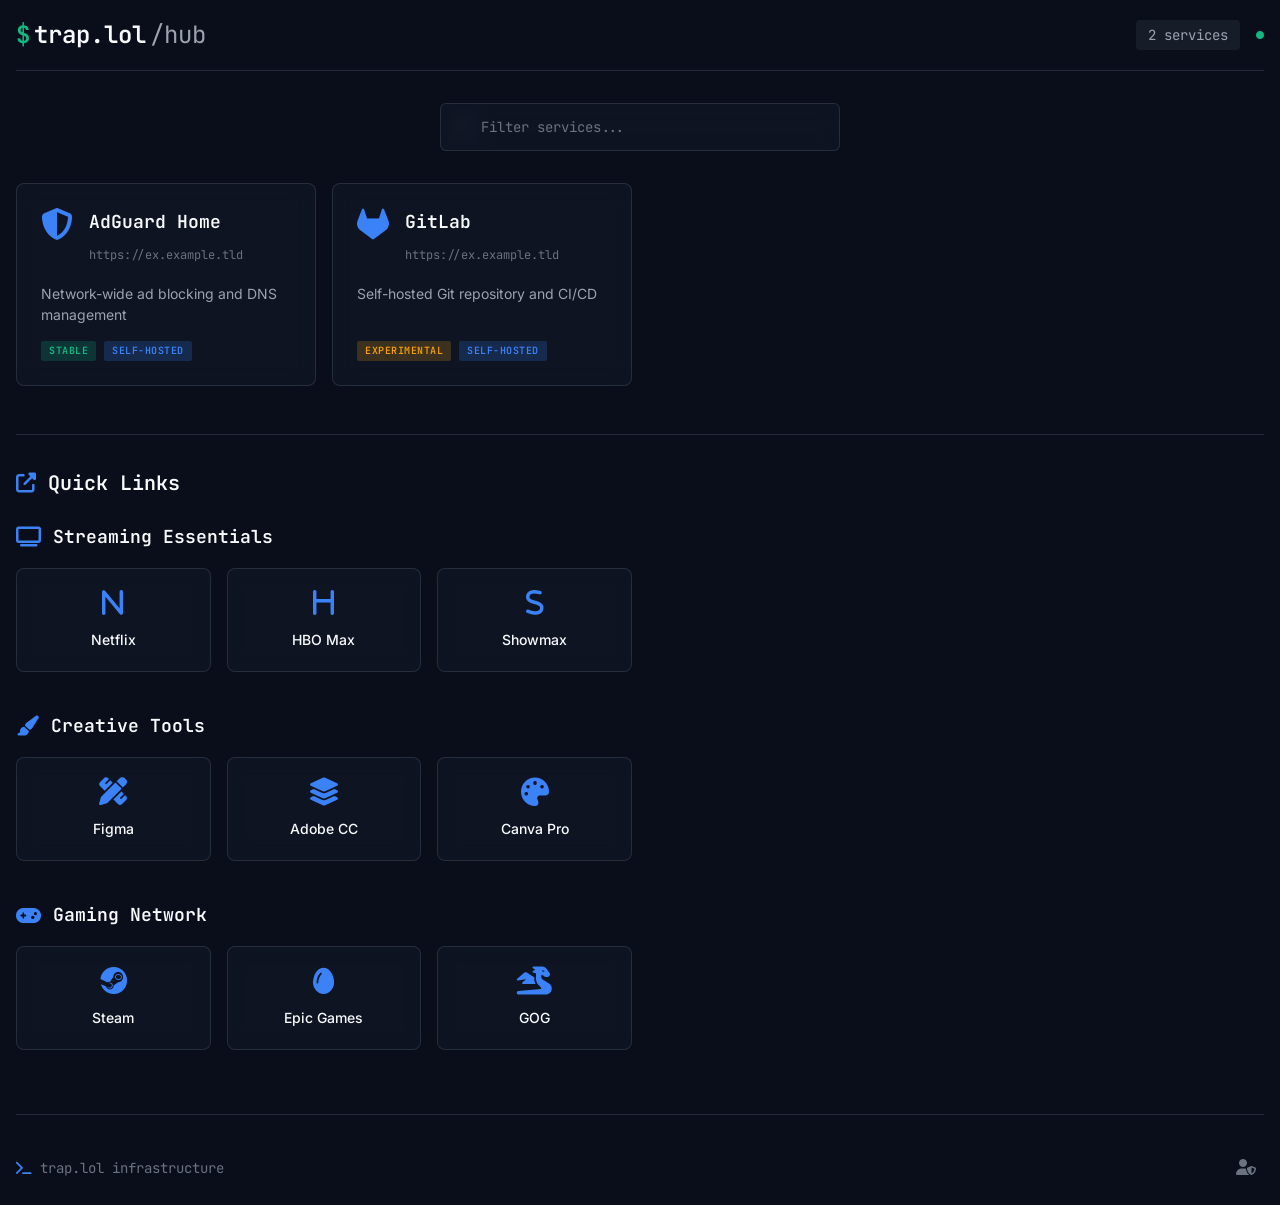
==== index.html @ b7af749d "Initial Commit for hub" ====
<!DOCTYPE html>
<html lang="en">
<head>
    <meta charset="UTF-8">
    <meta name="viewport" content="width=device-width, initial-scale=1.0, viewport-fit=cover">
    <meta name="description" content="trap.lol infrastructure hub - Terminal-chic gateway to self-hosted services">
    <meta name="theme-color" content="#0a0e1a">
    <title>trap.lol // hub</title>
    <link rel="stylesheet" href="glass/style/style.css">
    <link rel="stylesheet" href="https://cdnjs.cloudflare.com/ajax/libs/font-awesome/6.5.1/css/all.min.css">
    <link rel="preconnect" href="https://fonts.googleapis.com">
    <link rel="preconnect" href="https://fonts.gstatic.com" crossorigin>
    <link href="https://fonts.googleapis.com/css2?family=JetBrains+Mono:wght@400;600&family=Inter:wght@400;500;600&display=swap" rel="stylesheet">
</head>
<body>
    <div id="loader" class="loader-container">
        <div class="terminal-loader">
            <span class="loader-text">INITIALIZING</span>
            <span class="loader-dots">...</span>
        </div>
    </div>

    <div id="exit-overlay" class="exit-overlay">
        <div class="exit-content">
            <i class="fas fa-shield-halved"></i>
            <p>Exiting trap.lol Secure Perimeter...</p>
        </div>
    </div>

    <main id="app" class="container hidden">
        <header class="header">
            <div class="header-content">
                <h1 class="site-title">
                    <span class="title-prefix">$</span>
                    <span class="title-main">trap.lol</span>
                    <span class="title-suffix" id="view-indicator">/hub</span>
                </h1>
                <div class="header-meta">
                    <span id="service-count" class="meta-tag">0 services</span>
                    <span id="connection-status" class="status-indicator">
                        <i class="fas fa-circle"></i>
                    </span>
                </div>
            </div>
        </header>

        <div class="search-container">
            <div class="search-wrapper">
                <i class="fas fa-search search-icon"></i>
                <input 
                    type="text" 
                    id="search-input" 
                    class="search-input" 
                    placeholder="Filter services..."
                    autocomplete="off"
                    spellcheck="false"
                >
                <button id="clear-search" class="clear-search hidden">
                    <i class="fas fa-xmark"></i>
                </button>
            </div>
        </div>

        <section id="services-grid" class="services-grid">
            <!-- Dynamic services -->
        </section>

        <section id="links-section" class="links-section hidden">
            <h2 class="section-title">
                <i class="fas fa-external-link-alt"></i>
                Quick Links
            </h2>
            <div id="links-container" class="links-container">
                <!-- Dynamic links -->
            </div>
        </section>

        <section id="telemetry-dashboard" class="telemetry-dashboard hidden">
            <h2 class="section-title">
                <i class="fas fa-chart-line"></i>
                System Telemetry
            </h2>
            <div class="telemetry-grid">
                <div class="telemetry-slot" data-telemetry="cpu">
                    <span class="slot-label">CPU Usage</span>
                    <div class="slot-placeholder">Awaiting Integration</div>
                </div>
                <div class="telemetry-slot" data-telemetry="memory">
                    <span class="slot-label">Memory</span>
                    <div class="slot-placeholder">Awaiting Integration</div>
                </div>
                <div class="telemetry-slot" data-telemetry="network">
                    <span class="slot-label">Network I/O</span>
                    <div class="slot-placeholder">Awaiting Integration</div>
                </div>
                <div class="telemetry-slot" data-telemetry="uptime">
                    <span class="slot-label">Services Health</span>
                    <div class="slot-placeholder">Awaiting Integration</div>
                </div>
            </div>
        </section>

        <div id="error-state" class="error-state hidden">
            <i class="fas fa-triangle-exclamation"></i>
            <h2>System Offline</h2>
            <p>Unable to retrieve service configuration</p>
            <button id="retry-btn" class="retry-btn">
                <i class="fas fa-rotate-right"></i>
                Retry Connection
            </button>
        </div>

        <footer class="footer">
            <div class="footer-content">
                <span class="footer-text">
                    <i class="fas fa-terminal"></i>
                    trap.lol infrastructure
                </span>
                <a href="admin/" class="admin-link" title="Admin Dashboard">
                    <i class="fas fa-user-shield"></i>
                </a>
            </div>
        </footer>
    </main>

    <script src="glass/script/app.js"></script>
</body>
</html>
---- glass/style/style.css ----
:root {
    /* Base colors */
    --bg-primary: #0a0e1a;
    --bg-secondary: #111827;
    --bg-card: rgba(17, 24, 39, 0.7);
    --bg-hover: rgba(31, 41, 55, 0.8);
    --text-primary: #f9fafb;
    --text-secondary: #9ca3af;
    --text-dim: #6b7280;
    --accent-primary: #10b981;
    --accent-secondary: #3b82f6;
    --accent-warning: #f59e0b;
    --accent-danger: #ef4444;
    --border-color: rgba(75, 85, 99, 0.4);
    --border-active: rgba(16, 185, 129, 0.6);

    /* Styles */
    --glass-blur: 10px;
    --transition-base: 200ms cubic-bezier(0.4, 0, 0.2, 1);

    /* Fonts */
    --font-mono: 'JetBrains Mono', 'Courier New', monospace;
    --font-sans: 'Inter', -apple-system, BlinkMacSystemFont, sans-serif;
}

* {
    margin: 0;
    padding: 0;
    box-sizing: border-box;
}

body {
    font-family: var(--font-sans);
    background: var(--bg-primary);
    color: var(--text-primary);
    min-height: 100vh;
    line-height: 1.6;
    position: relative;
    -webkit-font-smoothing: antialiased;
}

.hidden {
    display: none !important;
}

.loader-container {
    position: fixed;
    inset: 0;
    display: flex;
    align-items: center;
    justify-content: center;
    background: var(--bg-primary);
    z-index: 9999;
}

.terminal-loader {
    font-family: var(--font-mono);
    font-size: 1.125rem;
    color: var(--accent-primary);
    display: flex;
    gap: 0.25rem;
}

.loader-dots {
    animation: pulse 1.5s infinite;
}

@keyframes pulse {
    0%, 100% { opacity: 0.3; }
    50% { opacity: 1; }
}

.exit-overlay {
    position: fixed;
    inset: 0;
    background: rgba(10, 14, 26, 0.95);
    backdrop-filter: blur(8px);
    display: flex;
    align-items: center;
    justify-content: center;
    z-index: 9998;
    opacity: 0;
    pointer-events: none;
    transition: opacity var(--transition-base);
}

.exit-overlay.active {
    opacity: 1;
    pointer-events: all;
}

.exit-content {
    text-align: center;
    animation: slideUp 400ms ease-out;
}

.exit-content i {
    font-size: 3rem;
    color: var(--accent-secondary);
    margin-bottom: 1rem;
}

.exit-content p {
    font-family: var(--font-mono);
    font-size: 1.125rem;
}

@keyframes slideUp {
    from {
        transform: translateY(20px);
        opacity: 0;
    }
    to {
        transform: translateY(0);
        opacity: 1;
    }
}

.container {
    max-width: 1400px;
    margin: 0 auto;
    padding: 1rem;
    animation: fadeIn 600ms ease-out;
}

@keyframes fadeIn {
    from { opacity: 0; }
    to { opacity: 1; }
}

.header {
    margin-bottom: 2rem;
    padding-bottom: 1rem;
    border-bottom: 1px solid var(--border-color);
}

.header-content {
    display: flex;
    align-items: center;
    justify-content: space-between;
    flex-wrap: wrap;
    gap: 1rem;
}

.site-title {
    font-family: var(--font-mono);
    font-size: 1.5rem;
    font-weight: 600;
    display: flex;
    align-items: center;
    gap: 0.25rem;
}

.title-prefix {
    color: var(--accent-primary);
}

.title-main {
    color: var(--text-primary);
}

.title-suffix {
    color: var(--text-secondary);
    font-weight: 400;
}

.header-meta {
    display: flex;
    align-items: center;
    gap: 1rem;
}

.meta-tag {
    font-family: var(--font-mono);
    font-size: 0.875rem;
    color: var(--text-secondary);
    padding: 0.25rem 0.75rem;
    background: rgba(75, 85, 99, 0.2);
    border-radius: 0.25rem;
}

.status-indicator {
    font-size: 0.5rem;
    color: var(--accent-primary);
    animation: pulse 2s infinite;
}

.search-container {
    margin-bottom: 2rem;
}

.search-wrapper {
    position: relative;
    max-width: 400px;
    margin: 0 auto;
}

.search-icon {
    position: absolute;
    left: 1rem;
    top: 50%;
    transform: translateY(-50%);
    color: var(--text-dim);
}

.search-input {
    width: 100%;
    padding: 0.875rem 2.5rem;
    background: var(--bg-card);
    border: 1px solid var(--border-color);
    border-radius: 0.375rem;
    color: var(--text-primary);
    font-family: var(--font-mono);
    font-size: 0.875rem;
    transition: all var(--transition-base);
    backdrop-filter: blur(var(--glass-blur));
}

.search-input:focus {
    outline: none;
    border-color: var(--border-active);
    background: rgba(17, 24, 39, 0.9);
}

.search-input::placeholder {
    color: var(--text-dim);
}

.clear-search {
    position: absolute;
    right: 1rem;
    top: 50%;
    transform: translateY(-50%);
    background: none;
    border: none;
    color: var(--text-dim);
    cursor: pointer;
    padding: 0.25rem;
    transition: color var(--transition-base);
}

.clear-search:hover {
    color: var(--text-primary);
}

.services-grid {
    display: grid;
    grid-template-columns: repeat(auto-fill, minmax(300px, 1fr));
    gap: 1rem;
    margin-bottom: 3rem;
}

.service-card {
    background: var(--bg-card);
    border: 1px solid var(--border-color);
    border-radius: 0.5rem;
    padding: 1.5rem;
    transition: all var(--transition-base);
    cursor: pointer;
    position: relative;
    overflow: hidden;
    backdrop-filter: blur(var(--glass-blur));
    display: flex;
    flex-direction: column;
}

.service-card:hover {
    border-color: var(--border-active);
    transform: translateY(-2px);
    background: var(--bg-hover);
}

.service-header {
    display: flex;
    align-items: flex-start;
    gap: 1rem;
    margin-bottom: 1rem;
}

.service-icon {
    font-size: 2rem;
    color: var(--accent-secondary);
    flex-shrink: 0;
}

.service-info {
    flex: 1;
    min-width: 0;
}

.service-name {
    font-family: var(--font-mono);
    font-size: 1.125rem;
    font-weight: 600;
    color: var(--text-primary);
    margin-bottom: 0.25rem;
    overflow: hidden;
    text-overflow: ellipsis;
    white-space: nowrap;
}

.service-url {
    font-size: 0.75rem;
    color: var(--text-dim);
    font-family: var(--font-mono);
    overflow: hidden;
    text-overflow: ellipsis;
    white-space: nowrap;
}

.service-description {
    font-size: 0.875rem;
    color: var(--text-secondary);
    line-height: 1.5;
    margin-bottom: 1rem;
    flex: 1;
}

.service-tags {
    display: flex;
    gap: 0.5rem;
    flex-wrap: wrap;
}

.tag {
    font-family: var(--font-mono);
    font-size: 0.625rem;
    text-transform: uppercase;
    padding: 0.125rem 0.5rem;
    border-radius: 0.125rem;
    font-weight: 600;
    letter-spacing: 0.05em;
}

.tag-stable {
    background: rgba(16, 185, 129, 0.2);
    color: var(--accent-primary);
}

.tag-experimental {
    background: rgba(245, 158, 11, 0.2);
    color: var(--accent-warning);
}

.tag-development {
    background: rgba(239, 68, 68, 0.2);
    color: var(--accent-danger);
}

.tag-self-hosted {
    background: rgba(59, 130, 246, 0.2);
    color: var(--accent-secondary);
}

.tag-external {
    background: rgba(156, 163, 175, 0.2);
    color: var(--text-secondary);
}

.links-section {
    margin-top: 3rem;
    padding-top: 2rem;
    border-top: 1px solid var(--border-color);
}

.section-title {
    display: flex;
    align-items: center;
    gap: 0.75rem;
    font-family: var(--font-mono);
    font-size: 1.25rem;
    font-weight: 600;
    color: var(--text-primary);
    margin-bottom: 1.5rem;
}

.section-title i {
    color: var(--accent-secondary);
}

.link-category {
    margin-bottom: 2.5rem;
}

.category-header {
    display: flex;
    align-items: center;
    gap: 0.75rem;
    margin-bottom: 1rem;
}

.category-header i {
    font-size: 1.25rem;
    color: var(--accent-secondary);
}

.category-header h3 {
    font-family: var(--font-mono);
    font-size: 1.125rem;
    font-weight: 600;
    color: var(--text-primary);
}

.link-grid {
    display: grid;
    grid-template-columns: repeat(auto-fill, minmax(180px, 1fr));
    gap: 1rem;
}

.link-card {
    display: flex;
    flex-direction: column;
    align-items: center;
    justify-content: center;
    padding: 1.25rem;
    background: var(--bg-card);
    border: 1px solid var(--border-color);
    border-radius: 0.5rem;
    text-decoration: none;
    transition: all var(--transition-base);
    backdrop-filter: blur(var(--glass-blur));
    text-align: center;
}

.link-card:hover {
    border-color: var(--border-active);
    transform: translateY(-2px);
    background: var(--bg-hover);
}

.link-card i {
    font-size: 1.75rem;
    margin-bottom: 0.75rem;
    color: var(--accent-secondary);
}

.link-card span {
    font-size: 0.875rem;
    color: var(--text-primary);
    font-weight: 500;
}

.footer {
    margin-top: 4rem;
    padding-top: 2rem;
    border-top: 1px solid var(--border-color);
}

.footer-content {
    display: flex;
    justify-content: space-between;
    align-items: center;
    flex-wrap: wrap;
    gap: 1rem;
}

.footer-text {
    font-family: var(--font-mono);
    font-size: 0.875rem;
    color: var(--text-dim);
    display: flex;
    align-items: center;
    gap: 0.5rem;
}

.footer-text i {
    color: var(--accent-secondary);
}

.admin-link {
    color: var(--text-dim);
    transition: color var(--transition-base);
    padding: 0.5rem;
}

.admin-link:hover {
    color: var(--accent-secondary);
}

.error-state {
    text-align: center;
    padding: 4rem 1rem;
}

.error-state i {
    font-size: 3rem;
    color: var(--accent-danger);
    margin-bottom: 1rem;
}

.error-state h2 {
    font-family: var(--font-mono);
    font-size: 1.5rem;
    margin-bottom: 0.5rem;
}

.error-state p {
    color: var(--text-secondary);
    margin-bottom: 2rem;
}

.retry-btn {
    background: var(--bg-card);
    border: 1px solid var(--border-color);
    color: var(--text-primary);
    padding: 0.75rem 1.5rem;
    border-radius: 0.375rem;
    font-family: var(--font-mono);
    font-size: 0.875rem;
    cursor: pointer;
    transition: all var(--transition-base);
    display: inline-flex;
    align-items: center;
    gap: 0.5rem;
}

.retry-btn:hover {
    border-color: var(--border-active);
    background: var(--bg-hover);
}

.telemetry-dashboard {
    margin-top: 3rem;
    padding-top: 2rem;
    border-top: 1px solid var(--border-color);
}

.telemetry-grid {
    display: grid;
    grid-template-columns: repeat(auto-fit, minmax(250px, 1fr));
    gap: 1rem;
}

.telemetry-slot {
    background: var(--bg-card);
    border: 1px solid var(--border-color);
    border-radius: 0.5rem;
    padding: 1.5rem;
    backdrop-filter: blur(var(--glass-blur));
}

.slot-label {
    display: block;
    font-family: var(--font-mono);
    font-size: 0.75rem;
    color: var(--text-secondary);
    text-transform: uppercase;
    letter-spacing: 0.05em;
    margin-bottom: 1rem;
}

.slot-placeholder {
    display: flex;
    align-items: center;
    justify-content: center;
    min-height: 80px;
    background: rgba(75, 85, 99, 0.1);
    border: 1px dashed var(--border-color);
    border-radius: 0.25rem;
    font-size: 0.75rem;
    color: var(--text-dim);
    font-family: var(--font-mono);
}

@media (max-width: 768px) {
    .services-grid {
        grid-template-columns: 1fr;
        gap: 0.75rem;
    }

    .service-card {
        padding: 1.25rem;
    }

    .link-grid {
        grid-template-columns: repeat(auto-fill, minmax(140px, 1fr));
    }

    .link-card {
        padding: 1rem;
    }

    .link-card i {
        font-size: 1.5rem;
    }

    .search-input {
        font-size: 16px;
    }
}
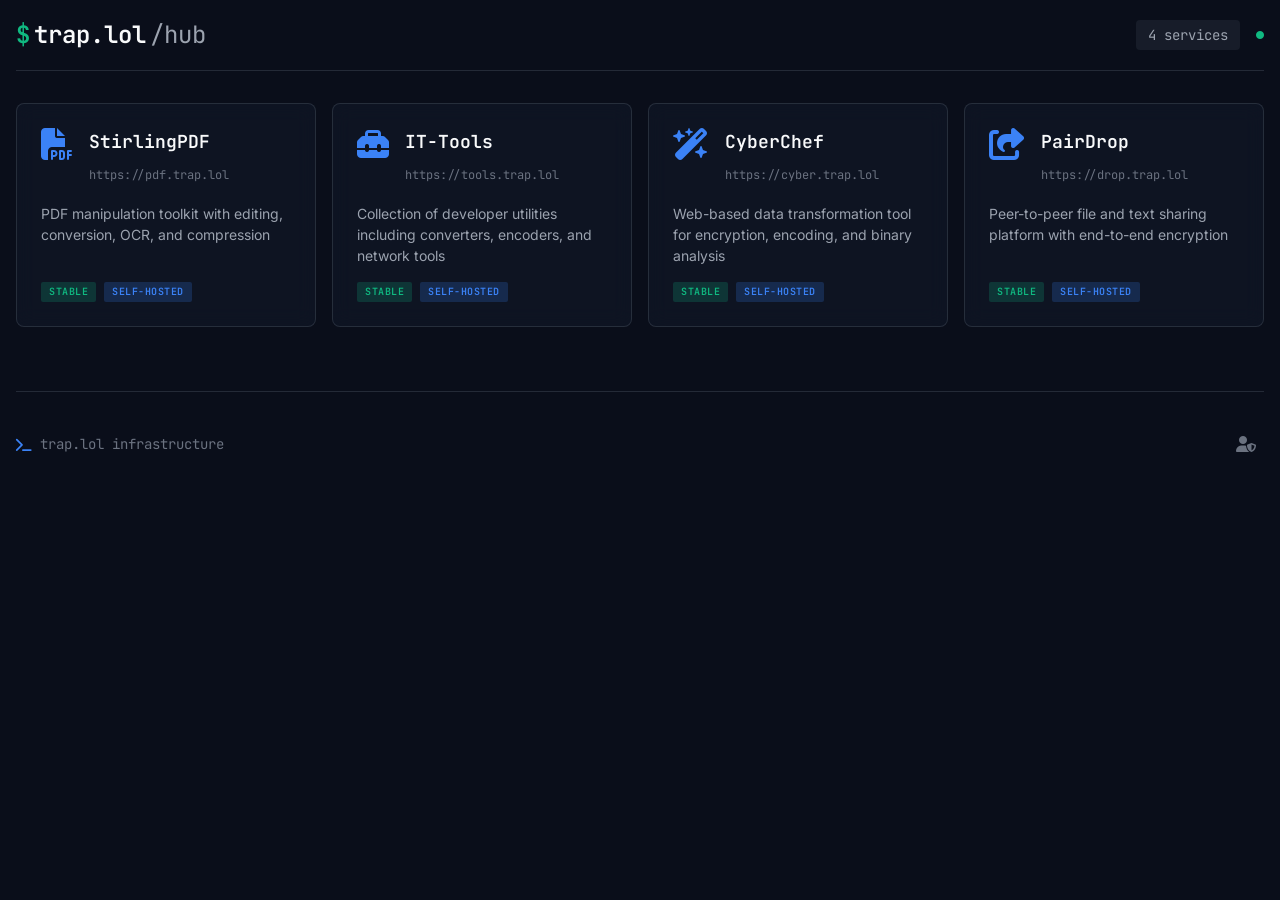
==== commit 491810fb: "Remove Redundancy" ====
--- a/index.html
+++ b/index.html
@@ -44,7 +44,7 @@
             </div>
         </header>
 
-        <div class="search-container">
+        <!-- <div class="search-container">
             <div class="search-wrapper">
                 <i class="fas fa-search search-icon"></i>
                 <input 
@@ -59,21 +59,21 @@
                     <i class="fas fa-xmark"></i>
                 </button>
             </div>
-        </div>
+        </div> -->
 
         <section id="services-grid" class="services-grid">
             <!-- Dynamic services -->
         </section>
 
-        <section id="links-section" class="links-section hidden">
+        <!-- <section id="links-section" class="links-section hidden">
             <h2 class="section-title">
                 <i class="fas fa-external-link-alt"></i>
                 Quick Links
             </h2>
-            <div id="links-container" class="links-container">
+            <div id="links-container" class="links-container"> -->
                 <!-- Dynamic links -->
-            </div>
-        </section>
+            <!-- </div>
+        </section> -->
 
         <section id="telemetry-dashboard" class="telemetry-dashboard hidden">
             <h2 class="section-title">
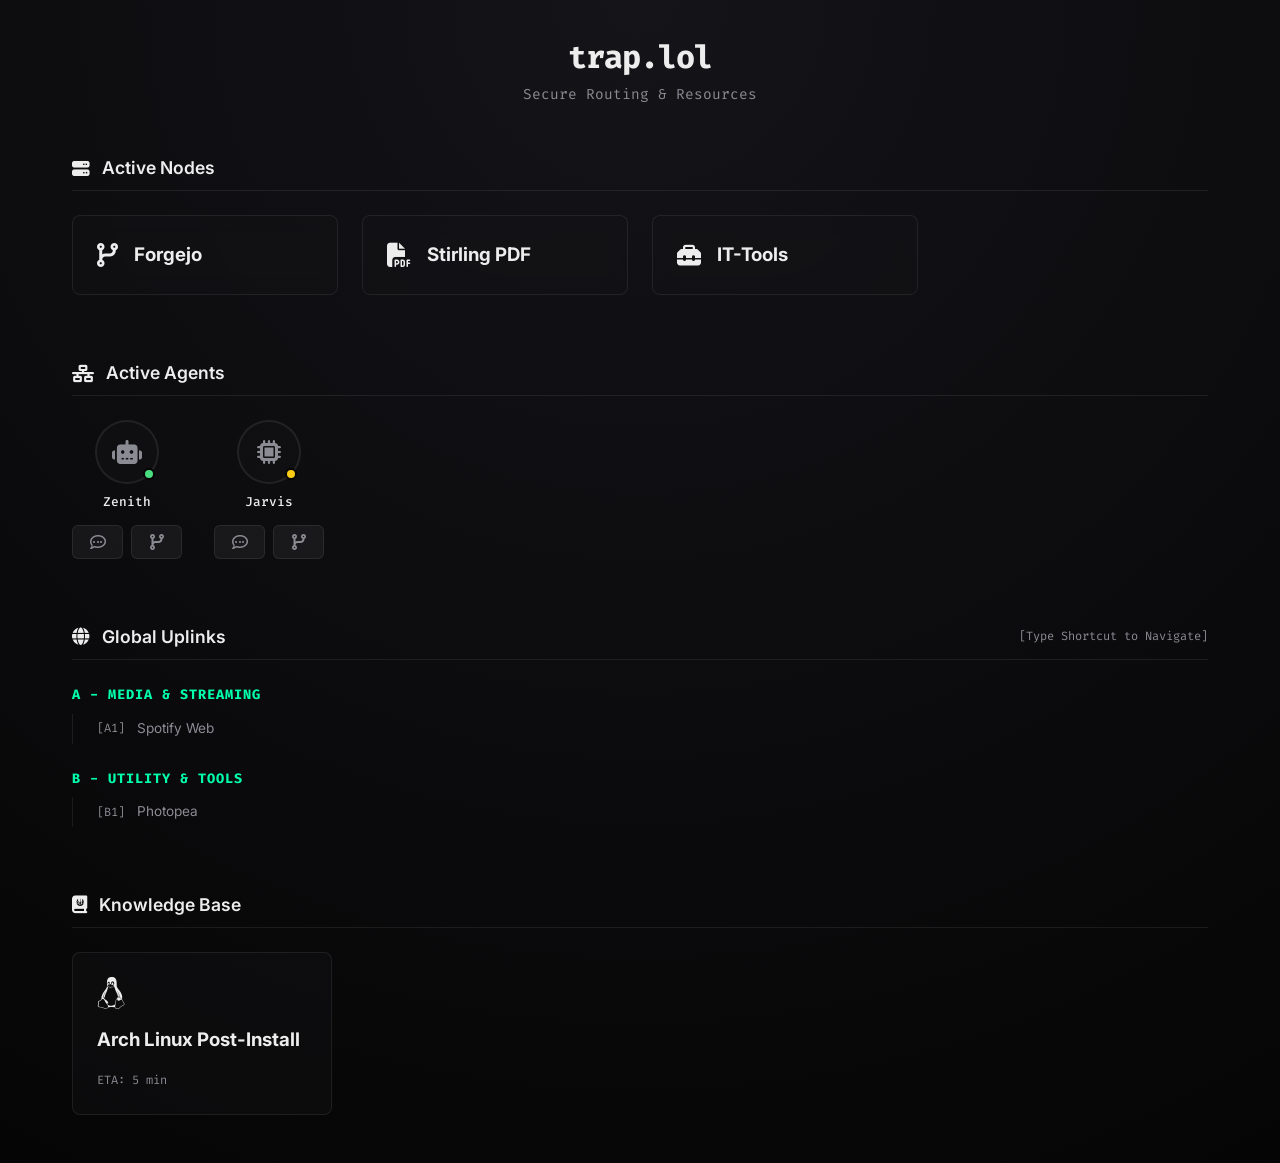
==== commit 4a1c4d58: "Update Hub" ====
--- a/index.html
+++ b/index.html
@@ -2,125 +2,44 @@
 <html lang="en">
 <head>
     <meta charset="UTF-8">
-    <meta name="viewport" content="width=device-width, initial-scale=1.0, viewport-fit=cover">
-    <meta name="description" content="trap.lol infrastructure hub - Terminal-chic gateway to self-hosted services">
-    <meta name="theme-color" content="#0a0e1a">
-    <title>trap.lol // hub</title>
+    <meta name="viewport" content="width=device-width, initial-scale=1.0">
+    <title>trap.lol // uplink</title>
     <link rel="stylesheet" href="glass/style/style.css">
-    <link rel="stylesheet" href="https://cdnjs.cloudflare.com/ajax/libs/font-awesome/6.5.1/css/all.min.css">
+    <link rel="stylesheet" href="https://cdnjs.cloudflare.com/ajax/libs/font-awesome/6.4.0/css/all.min.css">
     <link rel="preconnect" href="https://fonts.googleapis.com">
     <link rel="preconnect" href="https://fonts.gstatic.com" crossorigin>
-    <link href="https://fonts.googleapis.com/css2?family=JetBrains+Mono:wght@400;600&family=Inter:wght@400;500;600&display=swap" rel="stylesheet">
+    <link href="https://fonts.googleapis.com/css2?family=Fira+Code:wght@400;600&family=Inter:wght@400;500;700&display=swap" rel="stylesheet">
 </head>
 <body>
-    <div id="loader" class="loader-container">
-        <div class="terminal-loader">
-            <span class="loader-text">INITIALIZING</span>
-            <span class="loader-dots">...</span>
-        </div>
+    <div id="cmd-overlay" class="cmd-overlay hidden">
+        <span id="cmd-text"></span><span class="cursor">_</span>
     </div>
 
-    <div id="exit-overlay" class="exit-overlay">
-        <div class="exit-content">
-            <i class="fas fa-shield-halved"></i>
-            <p>Exiting trap.lol Secure Perimeter...</p>
-        </div>
-    </div>
+    <header>
+        <h1>trap.lol</h1>
+        <p class="subtitle">Secure Routing & Resources</p>
+    </header>
 
-    <main id="app" class="container hidden">
-        <header class="header">
-            <div class="header-content">
-                <h1 class="site-title">
-                    <span class="title-prefix">$</span>
-                    <span class="title-main">trap.lol</span>
-                    <span class="title-suffix" id="view-indicator">/hub</span>
-                </h1>
-                <div class="header-meta">
-                    <span id="service-count" class="meta-tag">0 services</span>
-                    <span id="connection-status" class="status-indicator">
-                        <i class="fas fa-circle"></i>
-                    </span>
-                </div>
-            </div>
-        </header>
-
-        <!-- <div class="search-container">
-            <div class="search-wrapper">
-                <i class="fas fa-search search-icon"></i>
-                <input 
-                    type="text" 
-                    id="search-input" 
-                    class="search-input" 
-                    placeholder="Filter services..."
-                    autocomplete="off"
-                    spellcheck="false"
-                >
-                <button id="clear-search" class="clear-search hidden">
-                    <i class="fas fa-xmark"></i>
-                </button>
-            </div>
-        </div> -->
-
-        <section id="services-grid" class="services-grid">
-            <!-- Dynamic services -->
+    <main>
+        <section id="hosting-section">
+            <h2 class="section-title"><i class="fa-solid fa-server"></i> Active Nodes</h2>
+            <div id="hosting-grid" class="grid-primary"></div>
         </section>
 
-        <!-- <section id="links-section" class="links-section hidden">
-            <h2 class="section-title">
-                <i class="fas fa-external-link-alt"></i>
-                Quick Links
-            </h2>
-            <div id="links-container" class="links-container"> -->
-                <!-- Dynamic links -->
-            <!-- </div>
-        </section> -->
-
-        <section id="telemetry-dashboard" class="telemetry-dashboard hidden">
-            <h2 class="section-title">
-                <i class="fas fa-chart-line"></i>
-                System Telemetry
-            </h2>
-            <div class="telemetry-grid">
-                <div class="telemetry-slot" data-telemetry="cpu">
-                    <span class="slot-label">CPU Usage</span>
-                    <div class="slot-placeholder">Awaiting Integration</div>
-                </div>
-                <div class="telemetry-slot" data-telemetry="memory">
-                    <span class="slot-label">Memory</span>
-                    <div class="slot-placeholder">Awaiting Integration</div>
-                </div>
-                <div class="telemetry-slot" data-telemetry="network">
-                    <span class="slot-label">Network I/O</span>
-                    <div class="slot-placeholder">Awaiting Integration</div>
-                </div>
-                <div class="telemetry-slot" data-telemetry="uptime">
-                    <span class="slot-label">Services Health</span>
-                    <div class="slot-placeholder">Awaiting Integration</div>
-                </div>
-            </div>
+        <section id="bots-section">
+            <h2 class="section-title"><i class="fa-solid fa-network-wired"></i> Active Agents</h2>
+            <div id="bots-container" class="bots-grid"></div>
         </section>
 
-        <div id="error-state" class="error-state hidden">
-            <i class="fas fa-triangle-exclamation"></i>
-            <h2>System Offline</h2>
-            <p>Unable to retrieve service configuration</p>
-            <button id="retry-btn" class="retry-btn">
-                <i class="fas fa-rotate-right"></i>
-                Retry Connection
-            </button>
-        </div>
+        <section id="extlinks-section">
+            <h2 class="section-title"><i class="fa-solid fa-globe"></i> Global Uplinks <span class="hint">[Type Shortcut to Navigate]</span></h2>
+            <div id="extlinks-container" class="ext-container"></div>
+        </section>
 
-        <footer class="footer">
-            <div class="footer-content">
-                <span class="footer-text">
-                    <i class="fas fa-terminal"></i>
-                    trap.lol infrastructure
-                </span>
-                <a href="admin/" class="admin-link" title="Admin Dashboard">
-                    <i class="fas fa-user-shield"></i>
-                </a>
-            </div>
-        </footer>
+        <section id="guides-section">
+            <h2 class="section-title"><i class="fa-solid fa-book-journal-whills"></i> Knowledge Base</h2>
+            <div id="guides-carousel" class="carousel"></div>
+        </section>
     </main>
 
     <script src="glass/script/app.js"></script>
--- a/glass/style/style.css
+++ b/glass/style/style.css
@@ -1,590 +1,454 @@
 :root {
-    /* Base colors */
-    --bg-primary: #0a0e1a;
-    --bg-secondary: #111827;
-    --bg-card: rgba(17, 24, 39, 0.7);
-    --bg-hover: rgba(31, 41, 55, 0.8);
-    --text-primary: #f9fafb;
-    --text-secondary: #9ca3af;
-    --text-dim: #6b7280;
-    --accent-primary: #10b981;
-    --accent-secondary: #3b82f6;
-    --accent-warning: #f59e0b;
-    --accent-danger: #ef4444;
-    --border-color: rgba(75, 85, 99, 0.4);
-    --border-active: rgba(16, 185, 129, 0.6);
-
-    /* Styles */
-    --glass-blur: 10px;
-    --transition-base: 200ms cubic-bezier(0.4, 0, 0.2, 1);
-
-    /* Fonts */
-    --font-mono: 'JetBrains Mono', 'Courier New', monospace;
-    --font-sans: 'Inter', -apple-system, BlinkMacSystemFont, sans-serif;
+  --bg-base: #050505;
+  --glass-bg: rgba(20, 20, 24, 0.4);
+  --glass-border: rgba(255, 255, 255, 0.08);
+  --accent-glow: rgba(0, 255, 170, 0.15);
+  --text-main: #ededed;
+  --text-muted: #8b8b93;
+  --accent: #00ffaa;
+  --font-mono: "Fira Code", monospace;
+  --font-sans: "Inter", sans-serif;
+  --transition: 0.2s ease;
 }
 
 * {
-    margin: 0;
-    padding: 0;
-    box-sizing: border-box;
+  margin: 0;
+  padding: 0;
+  box-sizing: border-box;
 }
 
 body {
-    font-family: var(--font-sans);
-    background: var(--bg-primary);
-    color: var(--text-primary);
-    min-height: 100vh;
-    line-height: 1.6;
+  background-color: var(--bg-base);
+  color: var(--text-main);
+  font-family: var(--font-sans);
+  line-height: 1.6;
+  padding: 2rem;
+  max-width: 1200px;
+  margin: 0 auto;
+  background-image: radial-gradient(
+    circle at 50% 0%,
+    rgba(20, 20, 25, 1) 0%,
+    rgba(5, 5, 5, 1) 100%
+  );
+  min-height: 100vh;
+}
+
+header {
+  margin-bottom: 3rem;
+  text-align: center;
+}
+h1 {
+  font-family: var(--font-mono);
+  font-size: 2rem;
+  letter-spacing: -1px;
+}
+.subtitle {
+  color: var(--text-muted);
+  font-size: 0.9rem;
+  font-family: var(--font-mono);
+}
+
+.section-title {
+  font-size: 1.1rem;
+  font-weight: 600;
+  margin-bottom: 1.5rem;
+  display: flex;
+  align-items: center;
+  gap: 0.75rem;
+  border-bottom: 1px solid var(--glass-border);
+  padding-bottom: 0.5rem;
+}
+.hint {
+  font-size: 0.75rem;
+  color: var(--text-muted);
+  font-family: var(--font-mono);
+  font-weight: 400;
+  margin-left: auto;
+}
+
+/* Grid for Self-Hosted (Premium Cards) */
+.grid-primary {
+  display: grid;
+  grid-template-columns: repeat(auto-fill, minmax(250px, 1fr));
+  gap: 1.5rem;
+  margin-bottom: 4rem;
+}
+
+.card-primary {
+  background: var(--glass-bg);
+  backdrop-filter: blur(10px);
+  border: 1px solid var(--glass-border);
+  border-radius: 8px;
+  padding: 1.5rem;
+  text-decoration: none;
+  color: inherit;
+  display: flex;
+  align-items: center;
+  gap: 1rem;
+  transition: var(--transition);
+  position: relative;
+  overflow: hidden;
+}
+
+.card-primary::before {
+  content: "";
+  position: absolute;
+  top: 0;
+  left: 0;
+  width: 2px;
+  height: 100%;
+  background: var(--accent);
+  opacity: 0;
+  transition: var(--transition);
+}
+
+.card-primary:hover {
+  background: rgba(30, 30, 35, 0.6);
+  transform: translateY(-2px);
+  box-shadow: 0 10px 30px var(--accent-glow);
+}
+.card-primary:hover::before {
+  opacity: 1;
+}
+.card-primary i {
+  font-size: 1.5rem;
+  color: var(--text-main);
+  transition: var(--transition);
+}
+.card-primary:hover i {
+  color: var(--accent);
+}
+
+/* External Links (Compact Directory Listing) */
+.ext-container {
+  display: flex;
+  flex-direction: column;
+  gap: 1.5rem; /* Tighter gap between categories */
+  margin-bottom: 4rem;
+}
+
+.ext-category h3 {
+  font-size: 0.85rem;
+  color: var(--accent);
+  margin-bottom: 0.5rem;
+  font-family: var(--font-mono);
+  text-transform: uppercase;
+  letter-spacing: 1px;
+}
+
+/* Dense multi-column grid */
+.ext-list {
+  display: grid;
+  grid-template-columns: repeat(auto-fill, minmax(200px, 1fr));
+  column-gap: 2rem;
+  row-gap: 0.2rem;
+  border-left: 1px solid var(--glass-border);
+  padding-left: 1rem;
+}
+
+.item-ext {
+    display: flex;
+    align-items: center;
+    padding: 0.25rem 0.5rem;
+    border-radius: 4px;
+    text-decoration: none; 
+    color: var(--text-main);
+    transition: var(--transition);
     position: relative;
-    -webkit-font-smoothing: antialiased;
-}
-
-.hidden {
-    display: none !important;
-}
-
-.loader-container {
-    position: fixed;
-    inset: 0;
-    display: flex;
-    align-items: center;
-    justify-content: center;
-    background: var(--bg-primary);
-    z-index: 9999;
-}
-
-.terminal-loader {
-    font-family: var(--font-mono);
-    font-size: 1.125rem;
-    color: var(--accent-primary);
-    display: flex;
-    gap: 0.25rem;
-}
-
-.loader-dots {
-    animation: pulse 1.5s infinite;
-}
-
-@keyframes pulse {
-    0%, 100% { opacity: 0.3; }
-    50% { opacity: 1; }
-}
-
-.exit-overlay {
-    position: fixed;
-    inset: 0;
-    background: rgba(10, 14, 26, 0.95);
-    backdrop-filter: blur(8px);
-    display: flex;
-    align-items: center;
-    justify-content: center;
-    z-index: 9998;
+}
+
+.item-ext:hover { 
+    background: rgba(255, 255, 255, 0.03); 
+}
+
+.ext-shortcut {
+  font-family: var(--font-mono);
+  font-size: 0.75rem;
+  color: var(--text-muted);
+  min-width: 2.5rem; /* Keeps all names perfectly aligned */
+  transition: var(--transition);
+}
+
+.item-ext:hover .ext-shortcut {
+  color: var(--accent);
+}
+
+.ext-name {
+  font-size: 0.85rem;
+  color: var(--text-muted);
+  white-space: nowrap;
+  overflow: hidden;
+  text-overflow: ellipsis;
+  transition: var(--transition);
+}
+
+.item-ext:hover .ext-name {
+  color: var(--text-main);
+}
+
+/* Compact Tooltip */
+.tooltip-data {
+    position: absolute; 
+    top: -5px; 
+    left: 40px; 
+    transform: translateY(-100%);
+    background: #0a0a0c; 
+    border: 1px solid var(--glass-border); 
+    padding: 0.5rem 0.75rem;
+    border-radius: 4px; 
+    font-size: 0.75rem; 
+    width: max-content;
+    max-width: 250px;
+    opacity: 0; 
+    pointer-events: none; 
+    transition: var(--transition); 
+    z-index: 10;
+    box-shadow: 0 4px 12px rgba(0,0,0,0.5);
+    color: var(--text-muted); 
+    cursor: default;
+}
+
+.item-ext:hover .tooltip-data {
+  opacity: 1;
+  transform: translateY(-110%);
+}
+
+.trust-badge {
+  display: block;
+  font-family: var(--font-mono);
+  font-size: 0.65rem;
+  margin-bottom: 4px;
+}
+.trust-High {
+  color: #4ade80;
+}
+.trust-Med {
+  color: #facc15;
+}
+
+/* Carousel (Guides) */
+.carousel {
+  display: flex;
+  gap: 1rem;
+  overflow-x: auto;
+  padding-bottom: 1rem;
+  scroll-snap-type: x mandatory;
+}
+.carousel::-webkit-scrollbar {
+  height: 6px;
+}
+.carousel::-webkit-scrollbar-track {
+  background: var(--glass-bg);
+  border-radius: 3px;
+}
+.carousel::-webkit-scrollbar-thumb {
+  background: var(--glass-border);
+  border-radius: 3px;
+}
+
+.card-guide {
+  min-width: 260px;
+  scroll-snap-align: start;
+  background: var(--glass-bg);
+  border: 1px solid var(--glass-border);
+  border-radius: 8px;
+  padding: 1.5rem;
+  text-decoration: none;
+  color: inherit;
+  transition: var(--transition);
+  display: flex;
+  flex-direction: column;
+  gap: 1rem;
+}
+.card-guide:hover {
+  border-color: var(--accent);
+}
+.guide-meta {
+  font-size: 0.75rem;
+  color: var(--text-muted);
+  font-family: var(--font-mono);
+  margin-top: auto;
+}
+
+/* Keystroke Overlay */
+.cmd-overlay {
+  position: fixed;
+  bottom: 2rem;
+  right: 2rem;
+  background: rgba(0, 0, 0, 0.8);
+  border: 1px solid var(--accent);
+  padding: 1rem 1.5rem;
+  border-radius: 8px;
+  font-family: var(--font-mono);
+  font-size: 1.5rem;
+  color: var(--accent);
+  z-index: 9999;
+  transition: opacity 0.3s;
+}
+.cmd-overlay.hidden {
+  opacity: 0;
+  pointer-events: none;
+}
+.cursor {
+  animation: blink 1s step-end infinite;
+}
+@keyframes blink {
+  50% {
     opacity: 0;
-    pointer-events: none;
-    transition: opacity var(--transition-base);
-}
-
-.exit-overlay.active {
-    opacity: 1;
-    pointer-events: all;
-}
-
-.exit-content {
-    text-align: center;
-    animation: slideUp 400ms ease-out;
-}
-
-.exit-content i {
-    font-size: 3rem;
-    color: var(--accent-secondary);
-    margin-bottom: 1rem;
-}
-
-.exit-content p {
-    font-family: var(--font-mono);
-    font-size: 1.125rem;
-}
-
-@keyframes slideUp {
-    from {
-        transform: translateY(20px);
-        opacity: 0;
-    }
-    to {
-        transform: translateY(0);
-        opacity: 1;
-    }
-}
-
-.container {
-    max-width: 1400px;
-    margin: 0 auto;
+  }
+}
+
+@media (max-width: 768px) {
+  body {
     padding: 1rem;
-    animation: fadeIn 600ms ease-out;
-}
-
-@keyframes fadeIn {
-    from { opacity: 0; }
-    to { opacity: 1; }
-}
-
-.header {
-    margin-bottom: 2rem;
-    padding-bottom: 1rem;
-    border-bottom: 1px solid var(--border-color);
-}
-
-.header-content {
-    display: flex;
-    align-items: center;
-    justify-content: space-between;
+  }
+  .hint {
+    display: none;
+  }
+}
+
+/* Active Agents (Circle Profiles) */
+.bots-grid {
+    display: flex;
+    gap: 2rem;
     flex-wrap: wrap;
-    gap: 1rem;
-}
-
-.site-title {
-    font-family: var(--font-mono);
-    font-size: 1.5rem;
-    font-weight: 600;
-    display: flex;
-    align-items: center;
-    gap: 0.25rem;
-}
-
-.title-prefix {
-    color: var(--accent-primary);
-}
-
-.title-main {
-    color: var(--text-primary);
-}
-
-.title-suffix {
-    color: var(--text-secondary);
-    font-weight: 400;
-}
-
-.header-meta {
-    display: flex;
-    align-items: center;
-    gap: 1rem;
-}
-
-.meta-tag {
-    font-family: var(--font-mono);
-    font-size: 0.875rem;
-    color: var(--text-secondary);
-    padding: 0.25rem 0.75rem;
-    background: rgba(75, 85, 99, 0.2);
-    border-radius: 0.25rem;
-}
-
-.status-indicator {
-    font-size: 0.5rem;
-    color: var(--accent-primary);
-    animation: pulse 2s infinite;
-}
-
-.search-container {
-    margin-bottom: 2rem;
-}
-
-.search-wrapper {
-    position: relative;
-    max-width: 400px;
-    margin: 0 auto;
-}
-
-.search-icon {
-    position: absolute;
-    left: 1rem;
-    top: 50%;
-    transform: translateY(-50%);
-    color: var(--text-dim);
-}
-
-.search-input {
-    width: 100%;
-    padding: 0.875rem 2.5rem;
-    background: var(--bg-card);
-    border: 1px solid var(--border-color);
-    border-radius: 0.375rem;
-    color: var(--text-primary);
-    font-family: var(--font-mono);
-    font-size: 0.875rem;
-    transition: all var(--transition-base);
-    backdrop-filter: blur(var(--glass-blur));
-}
-
-.search-input:focus {
-    outline: none;
-    border-color: var(--border-active);
-    background: rgba(17, 24, 39, 0.9);
-}
-
-.search-input::placeholder {
-    color: var(--text-dim);
-}
-
-.clear-search {
-    position: absolute;
-    right: 1rem;
-    top: 50%;
-    transform: translateY(-50%);
-    background: none;
-    border: none;
-    color: var(--text-dim);
-    cursor: pointer;
-    padding: 0.25rem;
-    transition: color var(--transition-base);
-}
-
-.clear-search:hover {
-    color: var(--text-primary);
-}
-
-.services-grid {
-    display: grid;
-    grid-template-columns: repeat(auto-fill, minmax(300px, 1fr));
-    gap: 1rem;
-    margin-bottom: 3rem;
-}
-
-.service-card {
-    background: var(--bg-card);
-    border: 1px solid var(--border-color);
-    border-radius: 0.5rem;
-    padding: 1.5rem;
-    transition: all var(--transition-base);
-    cursor: pointer;
-    position: relative;
-    overflow: hidden;
-    backdrop-filter: blur(var(--glass-blur));
-    display: flex;
-    flex-direction: column;
-}
-
-.service-card:hover {
-    border-color: var(--border-active);
-    transform: translateY(-2px);
-    background: var(--bg-hover);
-}
-
-.service-header {
-    display: flex;
-    align-items: flex-start;
-    gap: 1rem;
-    margin-bottom: 1rem;
-}
-
-.service-icon {
-    font-size: 2rem;
-    color: var(--accent-secondary);
-    flex-shrink: 0;
-}
-
-.service-info {
-    flex: 1;
-    min-width: 0;
-}
-
-.service-name {
-    font-family: var(--font-mono);
-    font-size: 1.125rem;
-    font-weight: 600;
-    color: var(--text-primary);
-    margin-bottom: 0.25rem;
-    overflow: hidden;
-    text-overflow: ellipsis;
-    white-space: nowrap;
-}
-
-.service-url {
-    font-size: 0.75rem;
-    color: var(--text-dim);
-    font-family: var(--font-mono);
-    overflow: hidden;
-    text-overflow: ellipsis;
-    white-space: nowrap;
-}
-
-.service-description {
-    font-size: 0.875rem;
-    color: var(--text-secondary);
-    line-height: 1.5;
-    margin-bottom: 1rem;
-    flex: 1;
-}
-
-.service-tags {
-    display: flex;
-    gap: 0.5rem;
-    flex-wrap: wrap;
-}
-
-.tag {
-    font-family: var(--font-mono);
-    font-size: 0.625rem;
-    text-transform: uppercase;
-    padding: 0.125rem 0.5rem;
-    border-radius: 0.125rem;
-    font-weight: 600;
-    letter-spacing: 0.05em;
-}
-
-.tag-stable {
-    background: rgba(16, 185, 129, 0.2);
-    color: var(--accent-primary);
-}
-
-.tag-experimental {
-    background: rgba(245, 158, 11, 0.2);
-    color: var(--accent-warning);
-}
-
-.tag-development {
-    background: rgba(239, 68, 68, 0.2);
-    color: var(--accent-danger);
-}
-
-.tag-self-hosted {
-    background: rgba(59, 130, 246, 0.2);
-    color: var(--accent-secondary);
-}
-
-.tag-external {
-    background: rgba(156, 163, 175, 0.2);
-    color: var(--text-secondary);
-}
-
-.links-section {
-    margin-top: 3rem;
-    padding-top: 2rem;
-    border-top: 1px solid var(--border-color);
-}
-
-.section-title {
-    display: flex;
-    align-items: center;
-    gap: 0.75rem;
-    font-family: var(--font-mono);
-    font-size: 1.25rem;
-    font-weight: 600;
-    color: var(--text-primary);
-    margin-bottom: 1.5rem;
-}
-
-.section-title i {
-    color: var(--accent-secondary);
-}
-
-.link-category {
-    margin-bottom: 2.5rem;
-}
-
-.category-header {
-    display: flex;
-    align-items: center;
-    gap: 0.75rem;
-    margin-bottom: 1rem;
-}
-
-.category-header i {
-    font-size: 1.25rem;
-    color: var(--accent-secondary);
-}
-
-.category-header h3 {
-    font-family: var(--font-mono);
-    font-size: 1.125rem;
-    font-weight: 600;
-    color: var(--text-primary);
-}
-
-.link-grid {
-    display: grid;
-    grid-template-columns: repeat(auto-fill, minmax(180px, 1fr));
-    gap: 1rem;
-}
-
-.link-card {
+    margin-bottom: 4rem;
+}
+
+.bot-profile {
     display: flex;
     flex-direction: column;
     align-items: center;
+    width: 110px;
+    text-align: center;
+    gap: 0.5rem;
+}
+
+.bot-avatar {
+    width: 64px;
+    height: 64px;
+    border-radius: 50%;
+    background: var(--glass-bg);
+    border: 2px solid var(--glass-border);
+    display: flex;
     justify-content: center;
-    padding: 1.25rem;
-    background: var(--bg-card);
-    border: 1px solid var(--border-color);
-    border-radius: 0.5rem;
+    align-items: center;
+    font-size: 1.5rem;
+    color: var(--text-muted);
+    transition: var(--transition);
+    position: relative;
+    cursor: default;
+}
+
+.bot-profile:hover .bot-avatar {
+    border-color: var(--accent);
+    color: var(--accent);
+    box-shadow: 0 0 20px var(--accent-glow);
+    transform: translateY(-3px);
+}
+
+/* The little green/yellow status dot */
+.bot-status {
+    position: absolute;
+    bottom: 2px;
+    right: 2px;
+    width: 12px;
+    height: 12px;
+    border-radius: 50%;
+    background: #4ade80;
+    border: 2px solid var(--bg-base);
+}
+.bot-status.dev { background: #facc15; }
+
+.bot-name {
+    font-size: 0.8rem;
+    font-weight: 500;
+    color: var(--text-main);
+    font-family: var(--font-mono);
+}
+
+.bot-actions {
+    display: flex;
+    gap: 0.5rem;
+    margin-top: 0.25rem;
+    width: 100%;
+}
+
+.bot-btn {
+    flex: 1; /* Splits the space evenly */
+    display: flex;
+    justify-content: center;
+    align-items: center;
+    padding: 0.5rem 0; /* Minimum 44px touch height */
+    background: rgba(255,255,255,0.05);
+    border: 1px solid var(--glass-border);
+    border-radius: 6px;
+    color: var(--text-muted);
+    font-size: 1rem;
+    transition: var(--transition);
     text-decoration: none;
-    transition: all var(--transition-base);
-    backdrop-filter: blur(var(--glass-blur));
+}
+
+.bot-btn:hover { 
+    background: rgba(255,255,255,0.1);
+    color: var(--text-main);
+    border-color: var(--accent);
+}
+.bot-btn.chat:hover { color: #0088cc; border-color: rgba(0, 136, 204, 0.5); }
+.bot-btn.code:hover { color: #f97316; border-color: rgba(249, 115, 22, 0.5); }
+
+/* Isolated Agent Tooltip Configuration */
+.bot-profile {
+    /* Ensure the profile anchors the absolute positioning */
+    position: relative; 
+}
+
+.agent-tooltip {
+    position: absolute; 
+    top: -5px; 
+    left: 50%; 
+    transform: translate(-50%, -100%);
+    background: #0a0a0c; 
+    border: 1px solid var(--accent); /* Uses your neon green accent for bot tech */
+    padding: 0.5rem 0.75rem;
+    border-radius: 4px; 
+    font-size: 0.75rem; 
+    width: max-content;
+    max-width: 180px;
+    opacity: 0; 
+    pointer-events: none; 
+    transition: var(--transition); 
+    z-index: 30;
+    box-shadow: 0 4px 15px rgba(0, 255, 170, 0.1);
+    color: var(--text-muted);
     text-align: center;
 }
 
-.link-card:hover {
-    border-color: var(--border-active);
-    transform: translateY(-2px);
-    background: var(--bg-hover);
-}
-
-.link-card i {
-    font-size: 1.75rem;
-    margin-bottom: 0.75rem;
-    color: var(--accent-secondary);
-}
-
-.link-card span {
-    font-size: 0.875rem;
-    color: var(--text-primary);
-    font-weight: 500;
-}
-
-.footer {
-    margin-top: 4rem;
-    padding-top: 2rem;
-    border-top: 1px solid var(--border-color);
-}
-
-.footer-content {
-    display: flex;
-    justify-content: space-between;
-    align-items: center;
-    flex-wrap: wrap;
-    gap: 1rem;
-}
-
-.footer-text {
+/* A tiny technical detail: a down-pointing UI arrow */
+.agent-tooltip::after {
+    content: '';
+    position: absolute;
+    bottom: -6px;
+    left: 50%;
+    transform: translateX(-50%);
+    border-width: 6px 6px 0;
+    border-style: solid;
+    border-color: var(--accent) transparent transparent transparent;
+}
+
+.agent-id {
+    display: block;
+    color: var(--accent);
     font-family: var(--font-mono);
-    font-size: 0.875rem;
-    color: var(--text-dim);
-    display: flex;
-    align-items: center;
-    gap: 0.5rem;
-}
-
-.footer-text i {
-    color: var(--accent-secondary);
-}
-
-.admin-link {
-    color: var(--text-dim);
-    transition: color var(--transition-base);
-    padding: 0.5rem;
-}
-
-.admin-link:hover {
-    color: var(--accent-secondary);
-}
-
-.error-state {
-    text-align: center;
-    padding: 4rem 1rem;
-}
-
-.error-state i {
-    font-size: 3rem;
-    color: var(--accent-danger);
-    margin-bottom: 1rem;
-}
-
-.error-state h2 {
-    font-family: var(--font-mono);
-    font-size: 1.5rem;
-    margin-bottom: 0.5rem;
-}
-
-.error-state p {
-    color: var(--text-secondary);
-    margin-bottom: 2rem;
-}
-
-.retry-btn {
-    background: var(--bg-card);
-    border: 1px solid var(--border-color);
-    color: var(--text-primary);
-    padding: 0.75rem 1.5rem;
-    border-radius: 0.375rem;
-    font-family: var(--font-mono);
-    font-size: 0.875rem;
-    cursor: pointer;
-    transition: all var(--transition-base);
-    display: inline-flex;
-    align-items: center;
-    gap: 0.5rem;
-}
-
-.retry-btn:hover {
-    border-color: var(--border-active);
-    background: var(--bg-hover);
-}
-
-.telemetry-dashboard {
-    margin-top: 3rem;
-    padding-top: 2rem;
-    border-top: 1px solid var(--border-color);
-}
-
-.telemetry-grid {
-    display: grid;
-    grid-template-columns: repeat(auto-fit, minmax(250px, 1fr));
-    gap: 1rem;
-}
-
-.telemetry-slot {
-    background: var(--bg-card);
-    border: 1px solid var(--border-color);
-    border-radius: 0.5rem;
-    padding: 1.5rem;
-    backdrop-filter: blur(var(--glass-blur));
-}
-
-.slot-label {
-    display: block;
-    font-family: var(--font-mono);
-    font-size: 0.75rem;
-    color: var(--text-secondary);
-    text-transform: uppercase;
-    letter-spacing: 0.05em;
-    margin-bottom: 1rem;
-}
-
-.slot-placeholder {
-    display: flex;
-    align-items: center;
-    justify-content: center;
-    min-height: 80px;
-    background: rgba(75, 85, 99, 0.1);
-    border: 1px dashed var(--border-color);
-    border-radius: 0.25rem;
-    font-size: 0.75rem;
-    color: var(--text-dim);
-    font-family: var(--font-mono);
-}
-
-@media (max-width: 768px) {
-    .services-grid {
-        grid-template-columns: 1fr;
-        gap: 0.75rem;
-    }
-
-    .service-card {
-        padding: 1.25rem;
-    }
-
-    .link-grid {
-        grid-template-columns: repeat(auto-fill, minmax(140px, 1fr));
-    }
-
-    .link-card {
-        padding: 1rem;
-    }
-
-    .link-card i {
-        font-size: 1.5rem;
-    }
-
-    .search-input {
-        font-size: 16px;
-    }
+    font-size: 0.65rem;
+    margin-bottom: 4px;
+    border-bottom: 1px dashed rgba(255,255,255,0.15);
+    padding-bottom: 3px;
+    letter-spacing: 1px;
+}
+
+/* The Trigger Logic */
+.bot-avatar:hover + .agent-tooltip { 
+    opacity: 1; 
+    transform: translate(-50%, -115%); 
 }
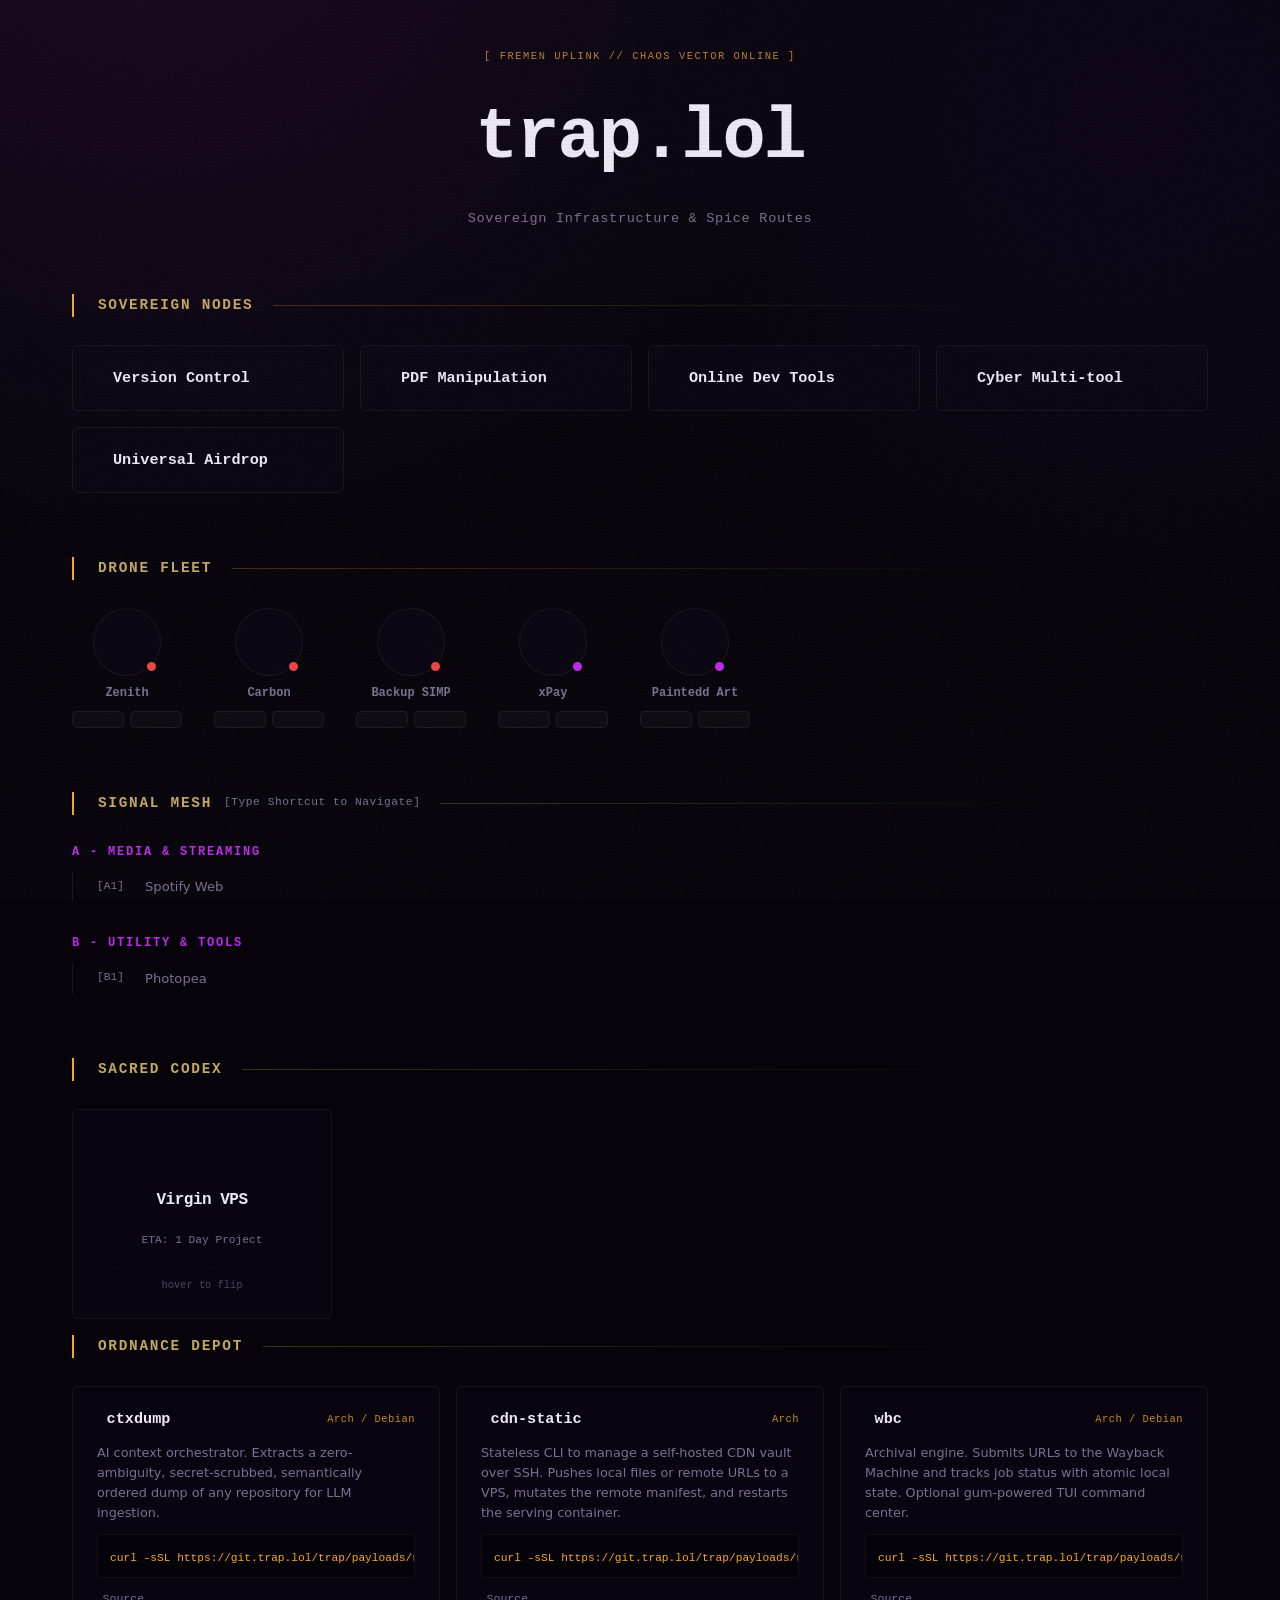
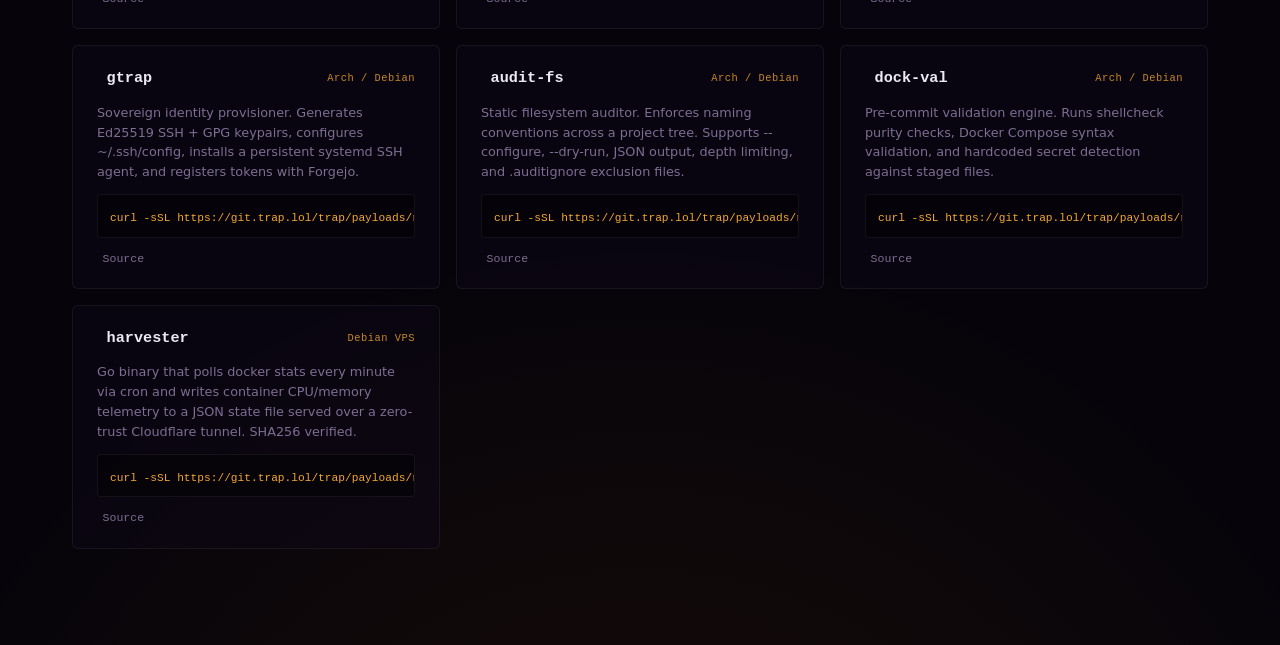
==== commit 5d6ca869: "next steps taken" ====
--- a/index.html
+++ b/index.html
@@ -1,47 +1,58 @@
-<!DOCTYPE html>
+<!doctype html>
 <html lang="en">
-<head>
-    <meta charset="UTF-8">
-    <meta name="viewport" content="width=device-width, initial-scale=1.0">
+  <head>
+    <meta charset="UTF-8" />
+    <meta name="viewport" content="width=device-width, initial-scale=1.0" />
     <title>trap.lol // uplink</title>
-    <link rel="stylesheet" href="glass/style/style.css">
-    <link rel="stylesheet" href="https://cdnjs.cloudflare.com/ajax/libs/font-awesome/6.4.0/css/all.min.css">
-    <link rel="preconnect" href="https://fonts.googleapis.com">
-    <link rel="preconnect" href="https://fonts.gstatic.com" crossorigin>
-    <link href="https://fonts.googleapis.com/css2?family=Fira+Code:wght@400;600&family=Inter:wght@400;500;700&display=swap" rel="stylesheet">
-</head>
-<body>
+    <link rel="stylesheet" href="glass/style/style.css" />
+  </head>
+  <body>
     <div id="cmd-overlay" class="cmd-overlay hidden">
-        <span id="cmd-text"></span><span class="cursor">_</span>
+      <span id="cmd-text"></span><span class="cursor">_</span>
     </div>
 
     <header>
-        <h1>trap.lol</h1>
-        <p class="subtitle">Secure Routing & Resources</p>
+      <div id="header-eyebrow" class="header__eyebrow"></div>
+      <h1 id="header-title" class="header__title" data-text=""></h1>
+      <p id="header-subtitle" class="header__subtitle"></p>
     </header>
 
     <main>
-        <section id="hosting-section">
-            <h2 class="section-title"><i class="fa-solid fa-server"></i> Active Nodes</h2>
-            <div id="hosting-grid" class="grid-primary"></div>
-        </section>
+      <section id="hosting-section">
+        <h2 class="section-title">
+          <i data-lucide="server"></i> Sovereign Nodes
+        </h2>
+        <div id="hosting-grid" class="grid-primary"></div>
+      </section>
 
-        <section id="bots-section">
-            <h2 class="section-title"><i class="fa-solid fa-network-wired"></i> Active Agents</h2>
-            <div id="bots-container" class="bots-grid"></div>
-        </section>
+      <section id="bots-section">
+        <h2 class="section-title"><i data-lucide="network"></i> Drone Fleet</h2>
+        <div id="bots-container" class="bots-grid"></div>
+      </section>
 
-        <section id="extlinks-section">
-            <h2 class="section-title"><i class="fa-solid fa-globe"></i> Global Uplinks <span class="hint">[Type Shortcut to Navigate]</span></h2>
-            <div id="extlinks-container" class="ext-container"></div>
-        </section>
+      <section id="extlinks-section">
+        <h2 class="section-title">
+          <i data-lucide="globe"></i> Signal Mesh
+          <span class="hint">[Type Shortcut to Navigate]</span>
+        </h2>
+        <div id="extlinks-container" class="ext-container"></div>
+      </section>
 
-        <section id="guides-section">
-            <h2 class="section-title"><i class="fa-solid fa-book-journal-whills"></i> Knowledge Base</h2>
-            <div id="guides-carousel" class="carousel"></div>
-        </section>
+      <section id="guides-section">
+        <h2 class="section-title">
+          <i data-lucide="book-open"></i> Sacred Codex
+        </h2>
+        <div id="guides-carousel" class="carousel"></div>
+      </section>
     </main>
 
+    <section id="tools-section">
+      <h2 class="section-title">
+        <i data-lucide="terminal-square"></i> Ordnance Depot
+      </h2>
+      <div id="tools-container" class="tools-grid"></div>
+    </section>
+
     <script src="glass/script/app.js"></script>
-</body>
-</html>+  </body>
+</html>
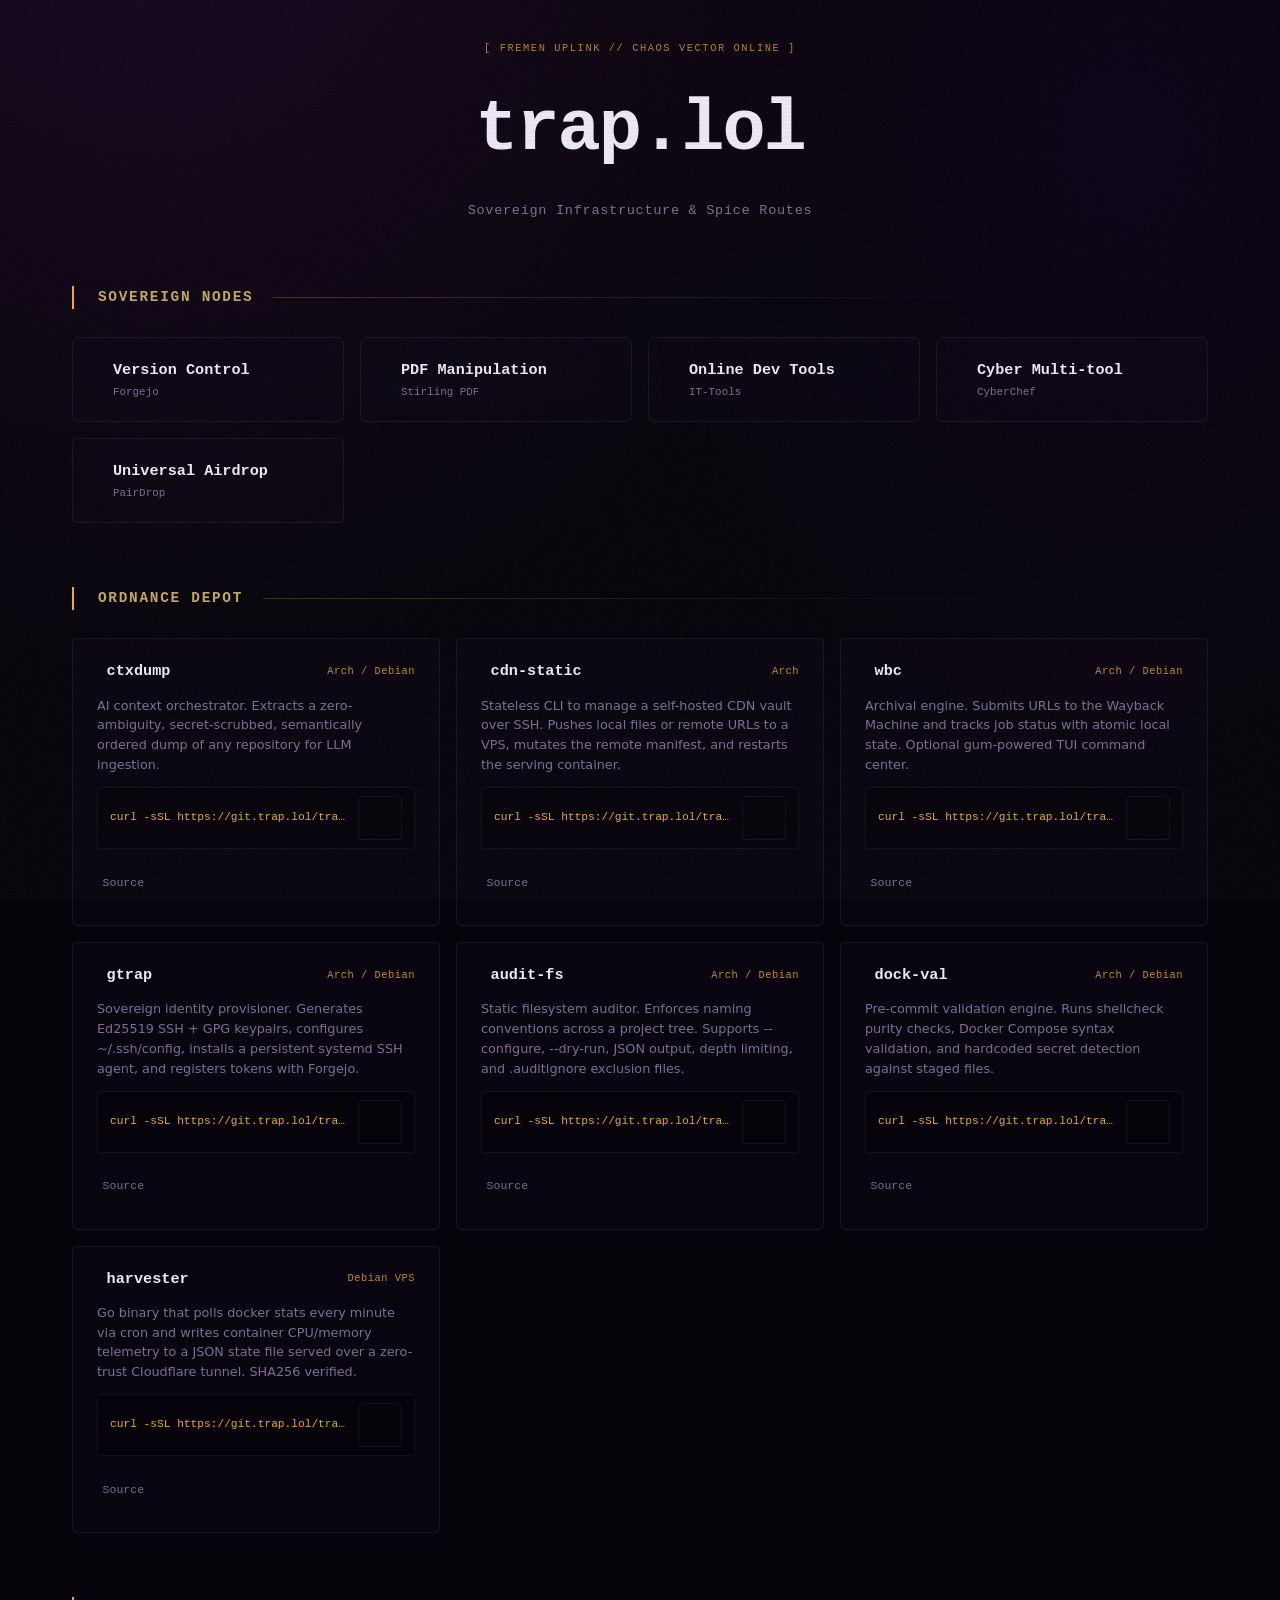
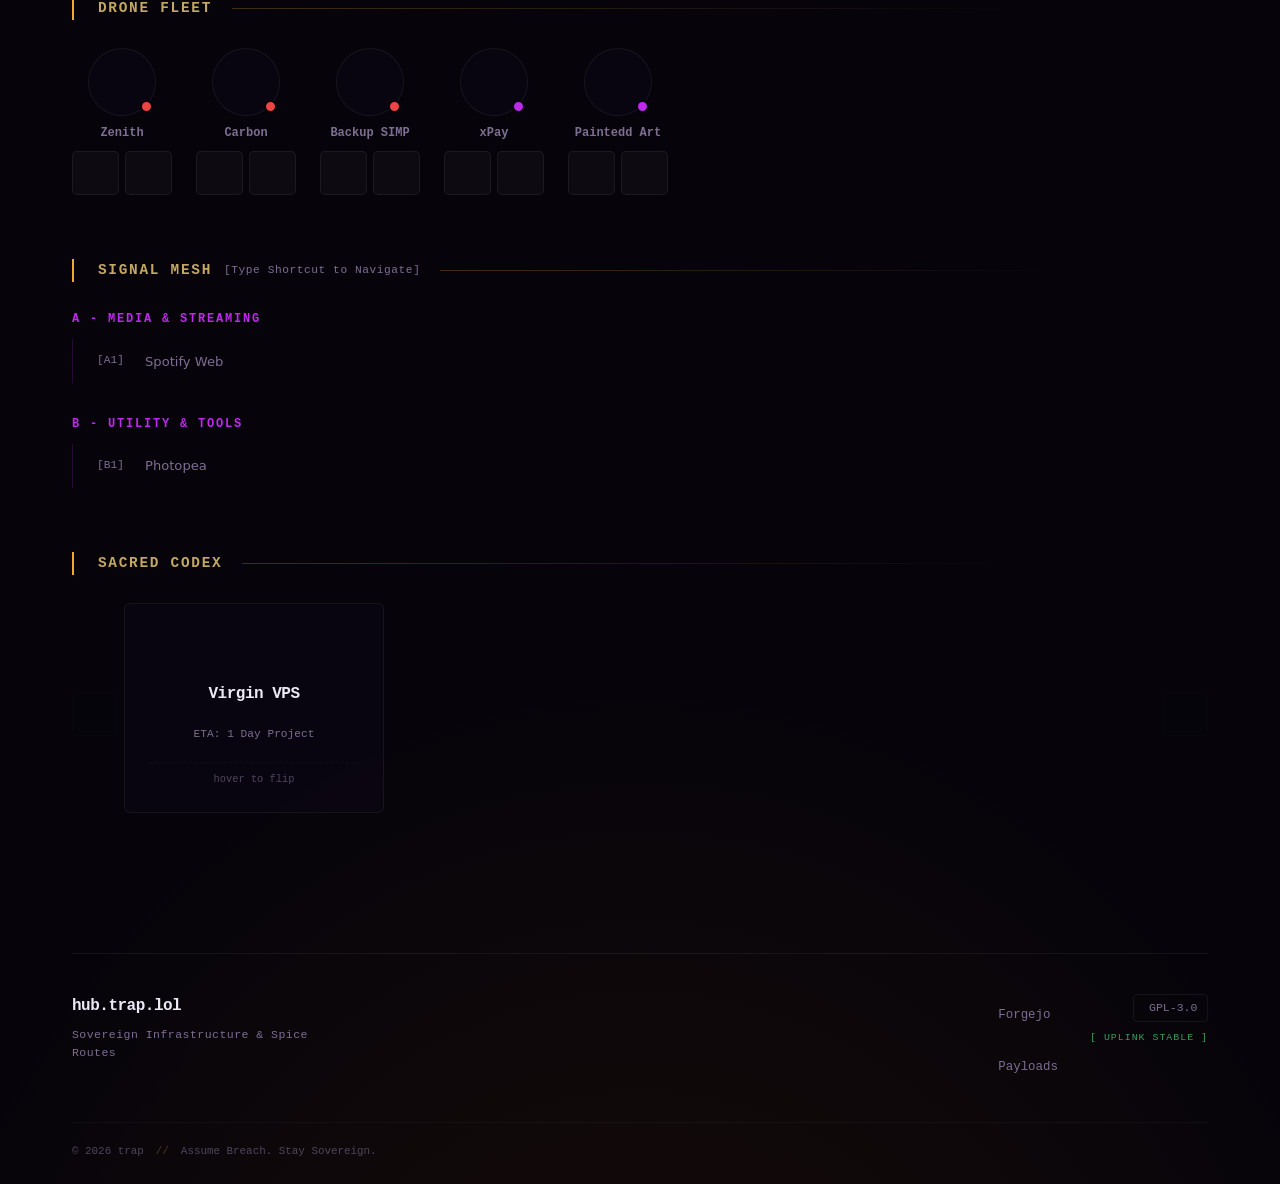
==== commit 21c3fbef: "additional refinement" ====
--- a/index.html
+++ b/index.html
@@ -7,7 +7,7 @@
     <link rel="stylesheet" href="glass/style/style.css" />
   </head>
   <body>
-    <div id="cmd-overlay" class="cmd-overlay hidden">
+    <div id="cmd-overlay" class="cmd-overlay hidden" aria-live="polite" aria-label="Shortcut buffer">
       <span id="cmd-text"></span><span class="cursor">_</span>
     </div>
 
@@ -25,8 +25,17 @@
         <div id="hosting-grid" class="grid-primary"></div>
       </section>
 
+      <section id="tools-section">
+        <h2 class="section-title">
+          <i data-lucide="terminal-square"></i> Ordnance Depot
+        </h2>
+        <div id="tools-container" class="tools-grid"></div>
+      </section>
+
       <section id="bots-section">
-        <h2 class="section-title"><i data-lucide="network"></i> Drone Fleet</h2>
+        <h2 class="section-title">
+          <i data-lucide="network"></i> Drone Fleet
+        </h2>
         <div id="bots-container" class="bots-grid"></div>
       </section>
 
@@ -42,16 +51,49 @@
         <h2 class="section-title">
           <i data-lucide="book-open"></i> Sacred Codex
         </h2>
-        <div id="guides-carousel" class="carousel"></div>
+        <div id="guides-carousel" class="carousel">
+          <button class="carousel__arrow carousel__arrow--prev" aria-label="Scroll guides left">
+            <i data-lucide="chevron-left"></i>
+          </button>
+          <div id="guides-track" class="carousel__track"></div>
+          <button class="carousel__arrow carousel__arrow--next" aria-label="Scroll guides right">
+            <i data-lucide="chevron-right"></i>
+          </button>
+        </div>
       </section>
     </main>
 
-    <section id="tools-section">
-      <h2 class="section-title">
-        <i data-lucide="terminal-square"></i> Ordnance Depot
-      </h2>
-      <div id="tools-container" class="tools-grid"></div>
-    </section>
+    <footer class="site-footer">
+      <div class="site-footer__grid">
+        <div class="site-footer__brand">
+          <span class="site-footer__logo" id="footer-domain"></span>
+          <p class="site-footer__tagline" id="footer-tagline"></p>
+        </div>
+        <nav class="site-footer__links" aria-label="Footer navigation">
+          <a href="https://git.trap.lol/trap" target="_blank" rel="noopener" class="site-footer__link">
+            <i data-lucide="git-branch"></i> Forgejo
+          </a>
+          <a href="https://git.trap.lol/trap/payloads" target="_blank" rel="noopener" class="site-footer__link">
+            <i data-lucide="package"></i> Payloads
+          </a>
+        </nav>
+        <div class="site-footer__meta">
+          <span class="site-footer__license">
+            <i data-lucide="shield"></i> GPL-3.0
+          </span>
+          <span class="site-footer__signal" id="footer-signal">[ UPLINK STABLE ]</span>
+        </div>
+      </div>
+      <div class="site-footer__bar">
+        <span id="footer-copy"></span>
+        <span class="site-footer__bar-sep">//</span>
+        <span>Assume Breach. Stay Sovereign.</span>
+      </div>
+    </footer>
+
+    <button id="scroll-top" class="scroll-top hidden" aria-label="Scroll to top">
+      <i data-lucide="chevron-up"></i>
+    </button>
 
     <script src="glass/script/app.js"></script>
   </body>
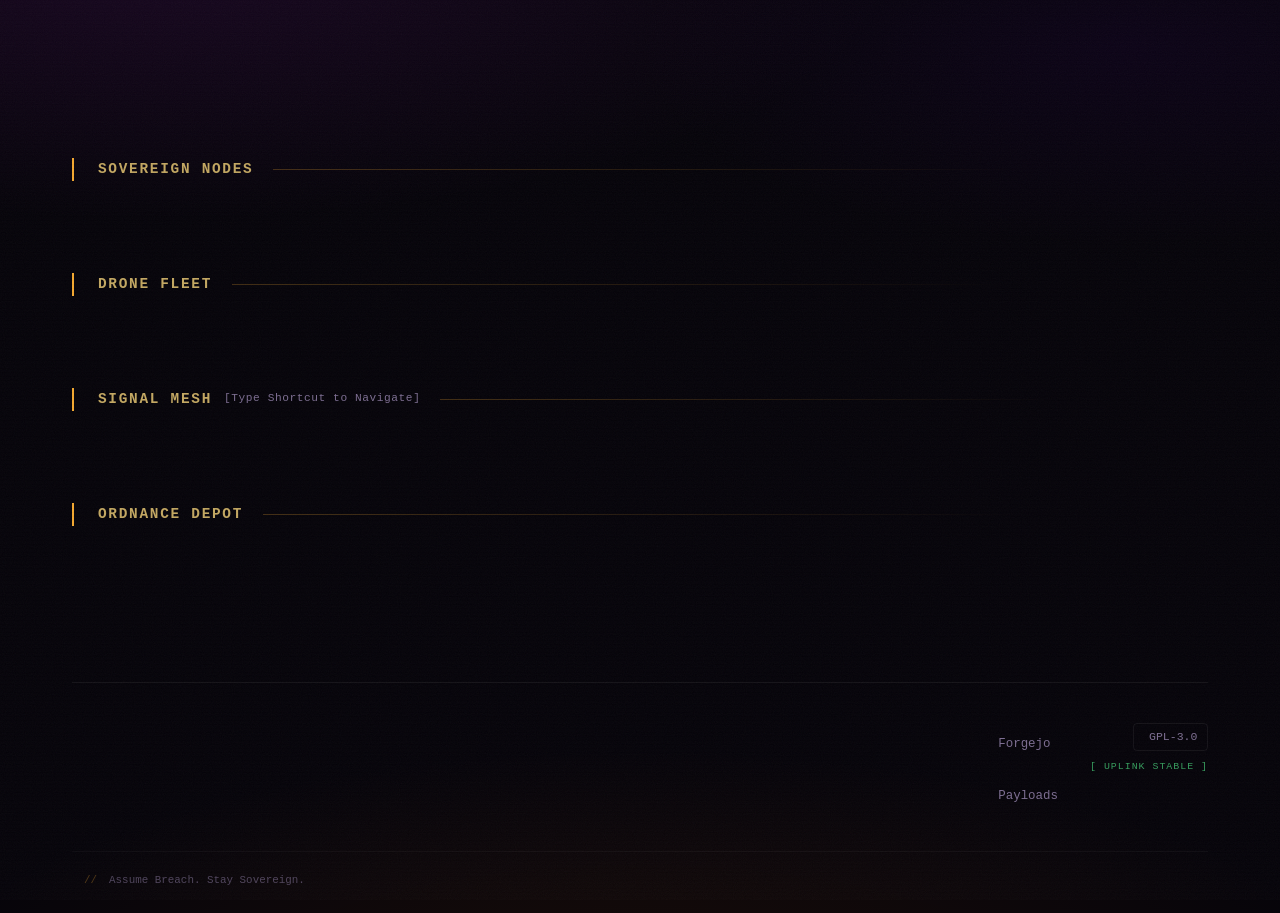
==== commit 6650ed90: "Middle Point Push - Lack of content" ====
--- a/index.html
+++ b/index.html
@@ -18,37 +18,37 @@
     </header>
 
     <main>
-      <section id="hosting-section">
-        <h2 class="section-title">
+      <section id="hosting-section" aria-labelledby="hosting-title">
+        <h2 id="hosting-title" class="section-title">
           <i data-lucide="server"></i> Sovereign Nodes
         </h2>
         <div id="hosting-grid" class="grid-primary"></div>
       </section>
 
-      <section id="tools-section">
-        <h2 class="section-title">
-          <i data-lucide="terminal-square"></i> Ordnance Depot
-        </h2>
-        <div id="tools-container" class="tools-grid"></div>
-      </section>
-
-      <section id="bots-section">
-        <h2 class="section-title">
+      <section id="bots-section" aria-labelledby="bots-title">
+        <h2 id="bots-title" class="section-title">
           <i data-lucide="network"></i> Drone Fleet
         </h2>
         <div id="bots-container" class="bots-grid"></div>
       </section>
 
-      <section id="extlinks-section">
-        <h2 class="section-title">
+      <section id="extlinks-section" aria-labelledby="extlinks-title">
+        <h2 id="extlinks-title" class="section-title">
           <i data-lucide="globe"></i> Signal Mesh
           <span class="hint">[Type Shortcut to Navigate]</span>
         </h2>
         <div id="extlinks-container" class="ext-container"></div>
       </section>
 
-      <section id="guides-section">
-        <h2 class="section-title">
+      <section id="tools-section" aria-labelledby="tools-title">
+        <h2 id="tools-title" class="section-title">
+          <i data-lucide="terminal-square"></i> Ordnance Depot
+        </h2>
+        <div id="tools-container" class="tools-grid"></div>
+      </section>
+
+      <!-- <section id="guides-section" aria-labelledby="guides-title">
+        <h2 id="guides-title" class="section-title">
           <i data-lucide="book-open"></i> Sacred Codex
         </h2>
         <div id="guides-carousel" class="carousel">
@@ -60,7 +60,7 @@
             <i data-lucide="chevron-right"></i>
           </button>
         </div>
-      </section>
+      </section> -->
     </main>
 
     <footer class="site-footer">
